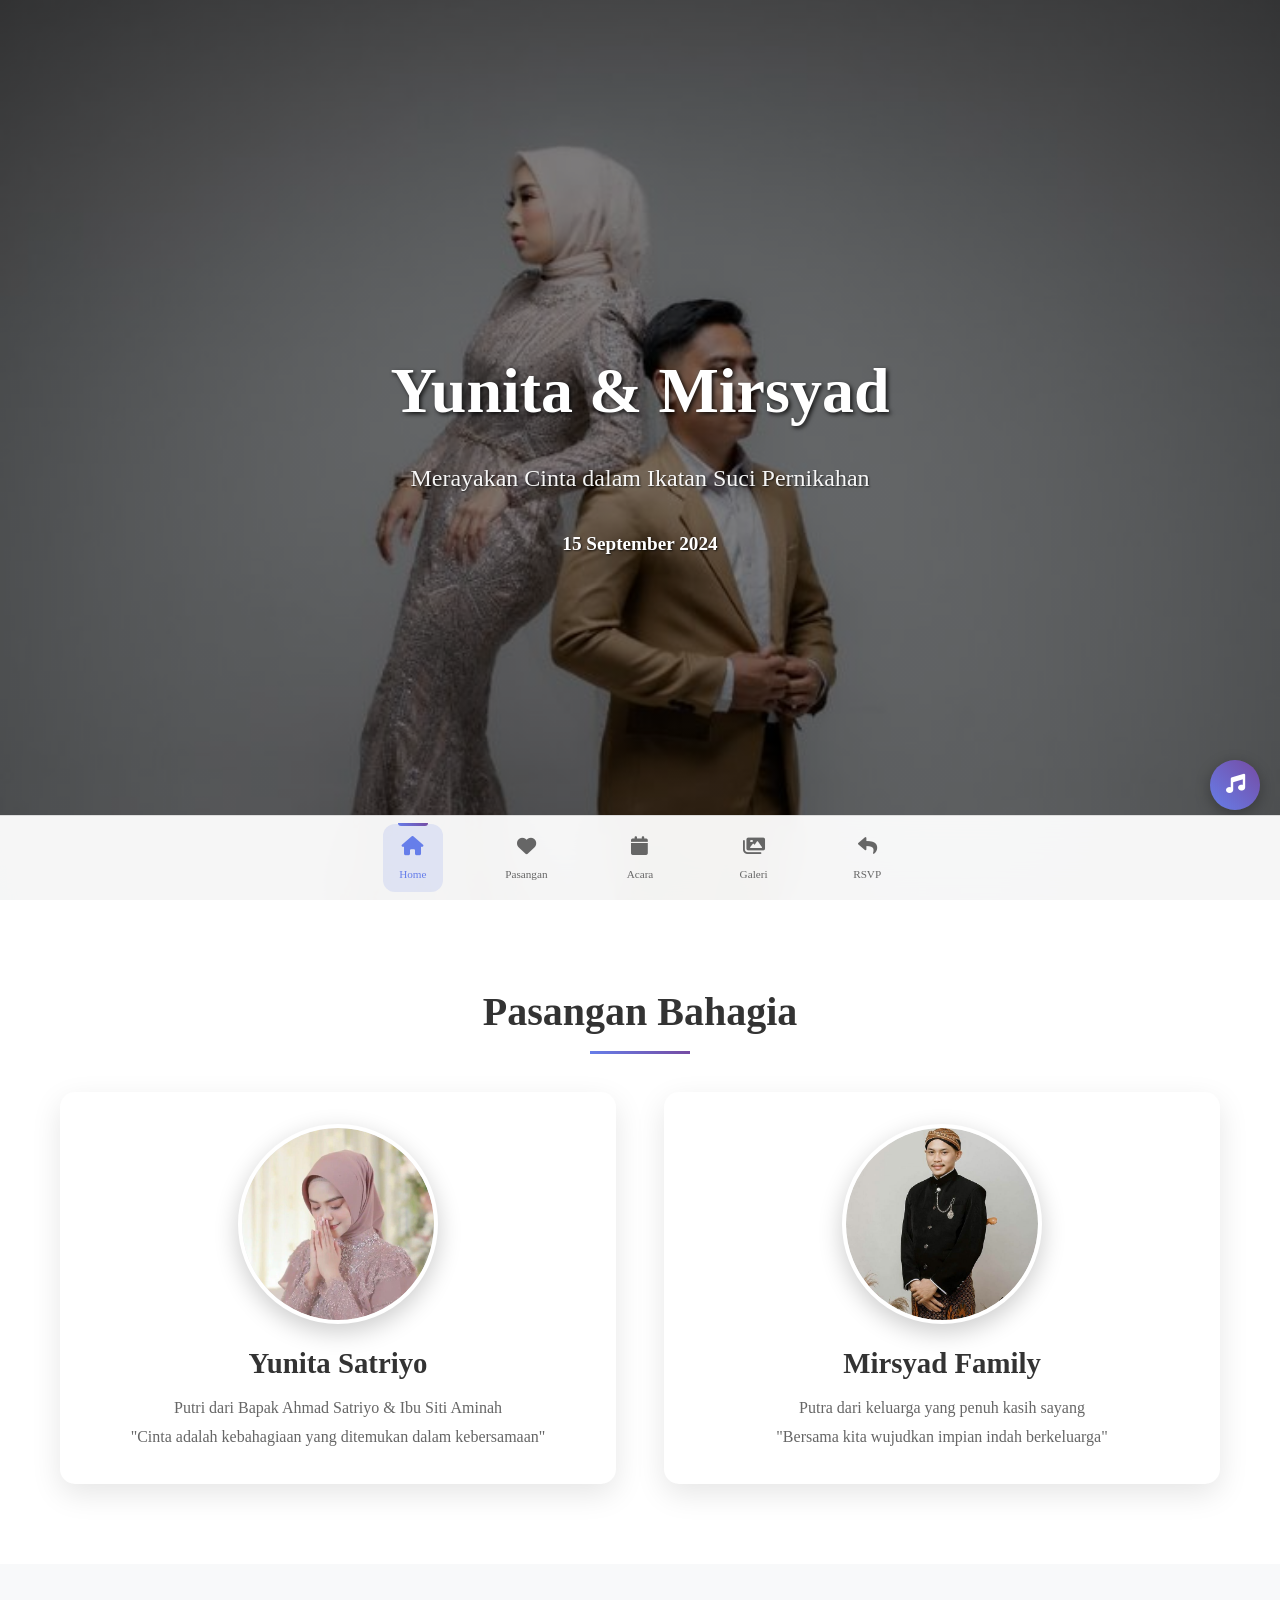
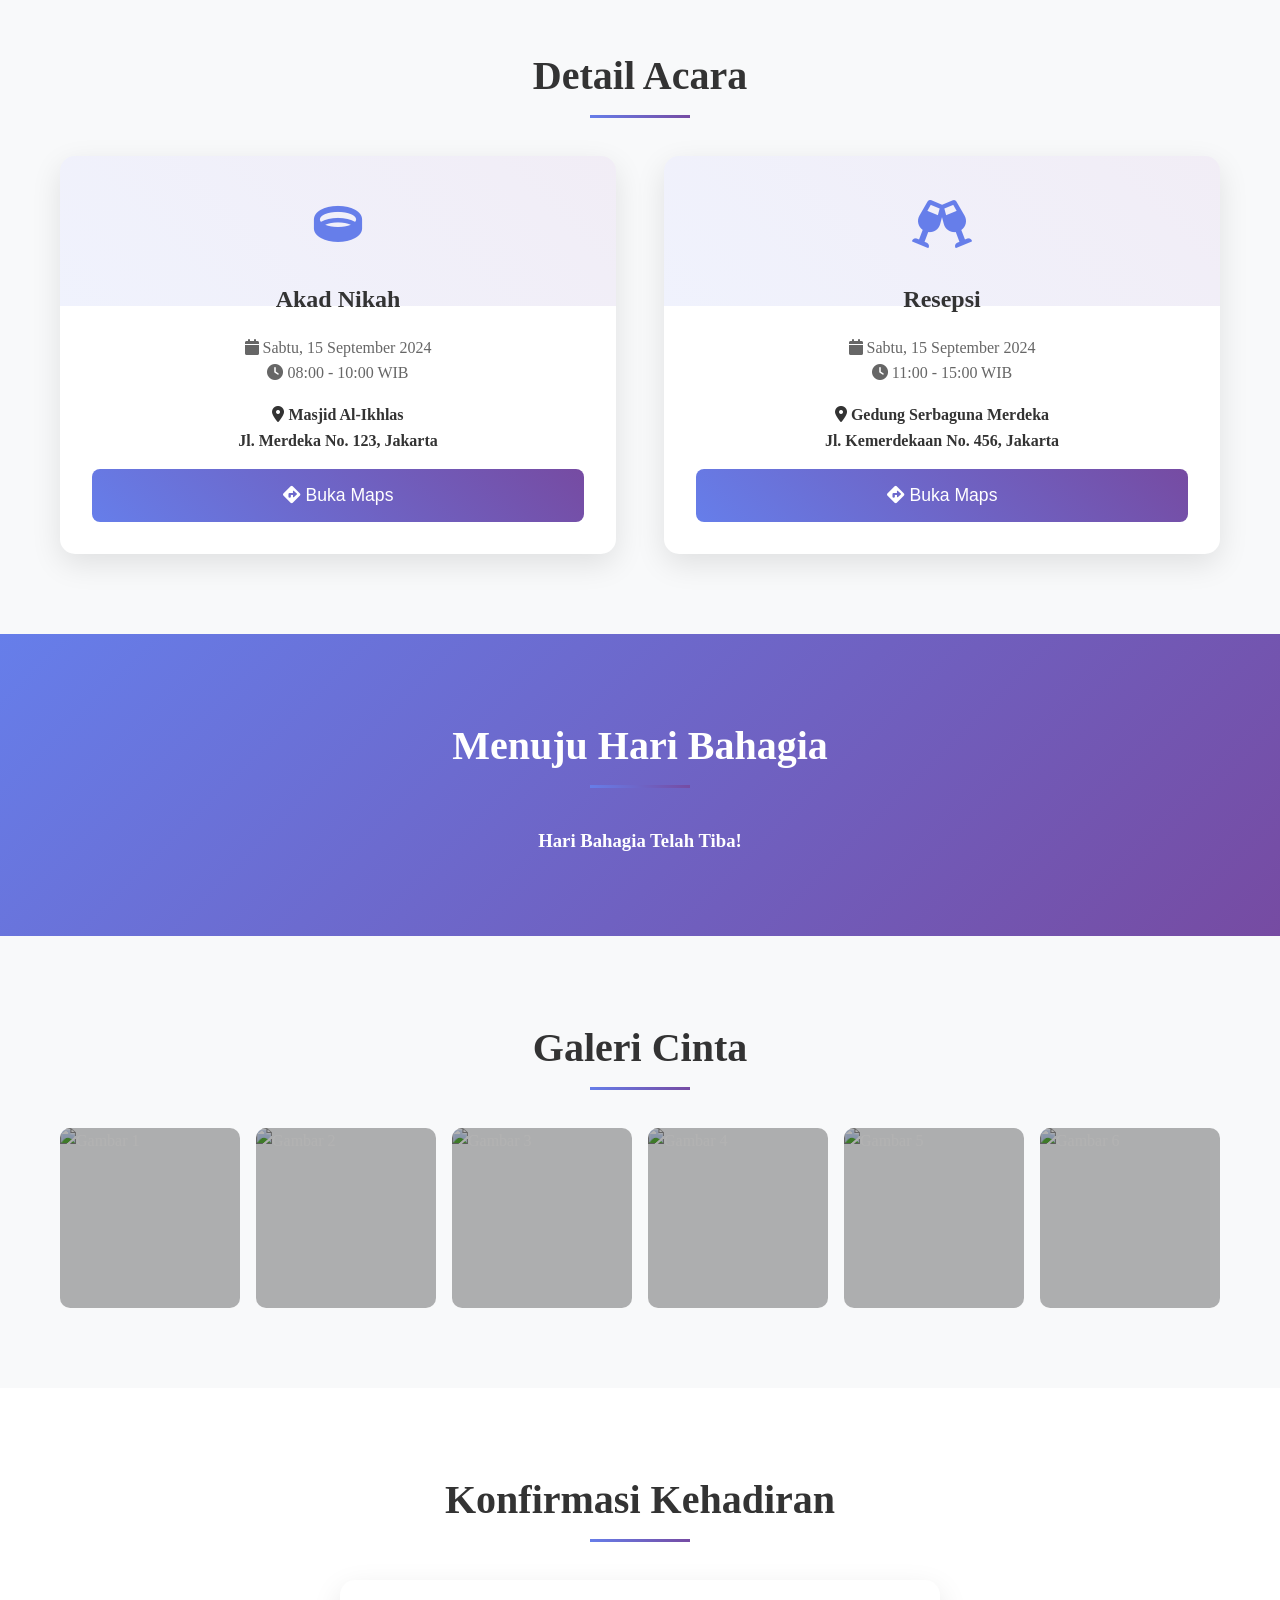
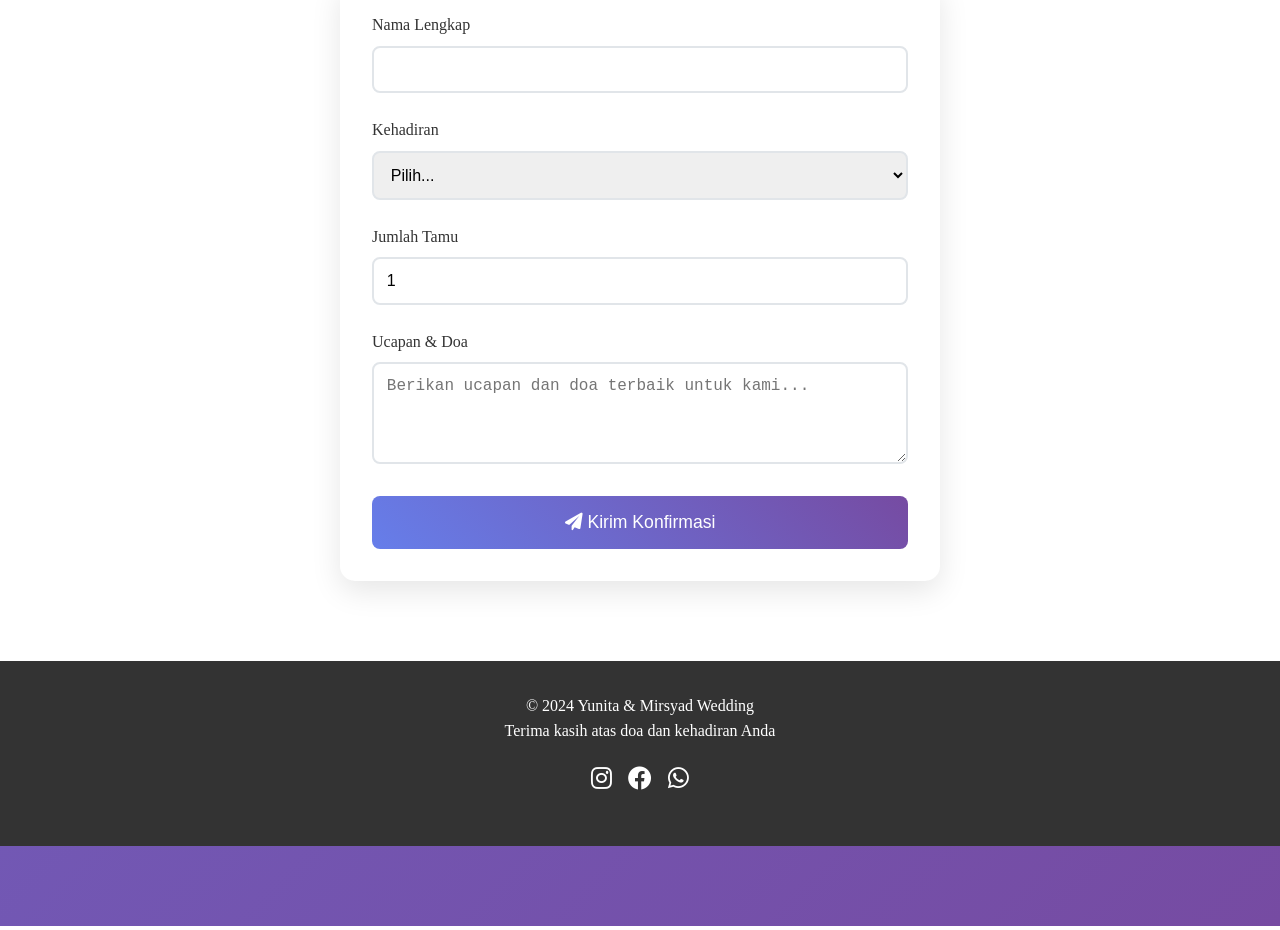
==== wedding-invitation.html @ 0f704809 "Add files via upload" ====
<!DOCTYPE html>
<html lang="id">
  <head>
    <meta charset="UTF-8" />
    <meta name="viewport" content="width=device-width, initial-scale=1.0" />
    <title>Yunita & Mirsyad - Wedding Invitation</title>
    <link
      href="https://cdnjs.cloudflare.com/ajax/libs/font-awesome/6.0.0/css/all.min.css"
      rel="stylesheet"
    />
    <link rel="stylesheet" href="style.css" />
  </head>
  <body>
    <audio id="bg-music" src="backsound.mp3" preload="auto" loop></audio>
    <!-- Hero Section -->
    <section class="hero" id="home">
      <div class="hero-content">
        <h1>Yunita & Mirsyad</h1>
        <p class="subtitle">Merayakan Cinta dalam Ikatan Suci Pernikahan</p>
        <p class="date">15 September 2024</p>
      </div>
    </section>

    <!-- Couple Section -->
    <section class="section" id="couple">
      <div class="container">
        <h2 class="section-title fade-in">Pasangan Bahagia</h2>
        <div class="couple-grid">
          <div class="couple-card fade-in">
            <div class="couple-photo bride">
              <img src="wanita.jpg" alt="Foto Yunita" class="photo-img" />
            </div>
            <h3 class="couple-name">Yunita Satriyo</h3>
            <p class="couple-desc">
              Putri dari Bapak Ahmad Satriyo & Ibu Siti Aminah<br />
              "Cinta adalah kebahagiaan yang ditemukan dalam kebersamaan"
            </p>
          </div>
          <div class="couple-card fade-in">
            <div class="couple-photo groom">
              <img src="pria.jpg" alt="Foto Mirsyad" class="photo-img" />
            </div>
            <h3 class="couple-name">Mirsyad Family</h3>
            <p class="couple-desc">
              Putra dari keluarga yang penuh kasih sayang<br />
              "Bersama kita wujudkan impian indah berkeluarga"
            </p>
          </div>
        </div>
      </div>
    </section>

    <!-- Events Section -->
    <section class="section" id="events">
      <div class="container">
        <h2 class="section-title fade-in">Detail Acara</h2>
        <div class="event-grid">
          <div class="event-card fade-in">
            <div class="event-icon">
              <i class="fas fa-ring"></i>
            </div>
            <h3 class="event-title">Akad Nikah</h3>
            <div class="event-details">
              <p><i class="fas fa-calendar"></i> Sabtu, 15 September 2024</p>
              <p><i class="fas fa-clock"></i> 08:00 - 10:00 WIB</p>
            </div>
            <div class="event-location">
              <i class="fas fa-map-marker-alt"></i>
              Masjid Al-Ikhlas<br />
              Jl. Merdeka No. 123, Jakarta
            </div>
            <button
              class="submit-btn"
              onclick="openMaps('Masjid Al-Ikhlas Jakarta')"
            >
              <i class="fas fa-directions"></i> Buka Maps
            </button>
          </div>
          <div class="event-card fade-in">
            <div class="event-icon">
              <i class="fas fa-glass-cheers"></i>
            </div>
            <h3 class="event-title">Resepsi</h3>
            <div class="event-details">
              <p><i class="fas fa-calendar"></i> Sabtu, 15 September 2024</p>
              <p><i class="fas fa-clock"></i> 11:00 - 15:00 WIB</p>
            </div>
            <div class="event-location">
              <i class="fas fa-map-marker-alt"></i>
              Gedung Serbaguna Merdeka<br />
              Jl. Kemerdekaan No. 456, Jakarta
            </div>
            <button
              class="submit-btn"
              onclick="openMaps('Gedung Serbaguna Merdeka Jakarta')"
            >
              <i class="fas fa-directions"></i> Buka Maps
            </button>
          </div>
        </div>
      </div>
    </section>

    <!-- Countdown Section -->
    <section class="countdown">
      <div class="container">
        <h2 class="section-title" style="color: white">Menuju Hari Bahagia</h2>
        <div class="countdown-timer" id="countdown">
          <div class="time-box">
            <span class="time-number" id="days">00</span>
            <span class="time-label">Hari</span>
          </div>
          <div class="time-box">
            <span class="time-number" id="hours">00</span>
            <span class="time-label">Jam</span>
          </div>
          <div class="time-box">
            <span class="time-number" id="minutes">00</span>
            <span class="time-label">Menit</span>
          </div>
          <div class="time-box">
            <span class="time-number" id="seconds">00</span>
            <span class="time-label">Detik</span>
          </div>
        </div>
      </div>
    </section>

    <!-- Gallery Section -->
    <section class="section" id="gallery">
      <div class="container">
        <h2 class="section-title fade-in">Galeri Cinta</h2>
        <div class="gallery-grid">
          <div class="gallery-item fade-in loading-placeholder">
            <img src="image/gambar1.jpg" alt="Gambar 1" />
          </div>
          <div class="gallery-item fade-in loading-placeholder">
            <img src="image/gambar2.jpg" alt="Gambar 2" />
          </div>
          <div class="gallery-item fade-in loading-placeholder">
            <img src="image/gambar3.jpg" alt="Gambar 3" />
          </div>
          <div class="gallery-item fade-in loading-placeholder">
            <img src="image/gambar4.jpg" alt="Gambar 4" />
          </div>
          <div class="gallery-item fade-in loading-placeholder">
            <img src="image/gambar5.jpg" alt="Gambar 5" />
          </div>
          <div class="gallery-item fade-in loading-placeholder">
            <img src="image/gambar6.jpg" alt="Gambar 6" />
          </div>
        </div>
      </div>
    </section>

    <!-- RSVP Section -->
    <section class="section" id="rsvp">
      <div class="container">
        <h2 class="section-title fade-in">Konfirmasi Kehadiran</h2>
        <form class="rsvp-form fade-in" id="rsvpForm">
          <div class="form-group">
            <label for="name">Nama Lengkap</label>
            <input type="text" id="name" name="name" required />
          </div>
          <div class="form-group">
            <label for="attendance">Kehadiran</label>
            <select id="attendance" name="attendance" required>
              <option value="">Pilih...</option>
              <option value="hadir">Hadir</option>
              <option value="tidak-hadir">Tidak Hadir</option>
            </select>
          </div>
          <div class="form-group">
            <label for="guests">Jumlah Tamu</label>
            <input
              type="number"
              id="guests"
              name="guests"
              min="1"
              max="5"
              value="1"
            />
          </div>
          <div class="form-group">
            <label for="message">Ucapan & Doa</label>
            <textarea
              id="message"
              name="message"
              rows="4"
              placeholder="Berikan ucapan dan doa terbaik untuk kami..."
            ></textarea>
          </div>
          <button type="submit" class="submit-btn">
            <i class="fas fa-paper-plane"></i> Kirim Konfirmasi
          </button>
        </form>
      </div>
    </section>

    <!-- Footer -->
    <footer class="footer">
      <div class="container">
        <div class="footer-content">
          <p>&copy; 2024 Yunita & Mirsyad Wedding</p>
          <p>Terima kasih atas doa dan kehadiran Anda</p>
          <div class="social-links">
            <a href="#"><i class="fab fa-instagram"></i></a>
            <a href="#"><i class="fab fa-facebook"></i></a>
            <a href="#"><i class="fab fa-whatsapp"></i></a>
          </div>
        </div>
      </div>
    </footer>

    <!-- Bottom Navigation -->
    <nav class="bottom-nav">
      <div class="bottom-nav-container">
        <a href="#home" class="bottom-nav-item" data-section="home">
          <div class="bottom-nav-icon">
            <i class="fas fa-home"></i>
          </div>
          <div class="bottom-nav-label">Home</div>
        </a>
        <a href="#couple" class="bottom-nav-item" data-section="couple">
          <div class="bottom-nav-icon">
            <i class="fas fa-heart"></i>
          </div>
          <div class="bottom-nav-label">Pasangan</div>
        </a>
        <a href="#events" class="bottom-nav-item" data-section="events">
          <div class="bottom-nav-icon">
            <i class="fas fa-calendar"></i>
          </div>
          <div class="bottom-nav-label">Acara</div>
        </a>
        <a href="#gallery" class="bottom-nav-item" data-section="gallery">
          <div class="bottom-nav-icon">
            <i class="fas fa-images"></i>
          </div>
          <div class="bottom-nav-label">Galeri</div>
        </a>
        <a href="#rsvp" class="bottom-nav-item" data-section="rsvp">
          <div class="bottom-nav-icon">
            <i class="fas fa-reply"></i>
          </div>
          <div class="bottom-nav-label">RSVP</div>
        </a>
      </div>
    </nav>

    <!-- Music Button -->
    <button class="music-btn" id="musicBtn" onclick="toggleMusic()">
      <i class="fas fa-music" id="musicIcon"></i>
    </button>
    <script src="script.js"></script>
  </body>
</html>
---- style.css ----
* {
  margin: 0;
  padding: 0;
  box-sizing: border-box;
}

body {
  font-family: "Georgia", serif;
  line-height: 1.6;
  background: linear-gradient(135deg, #667eea 0%, #764ba2 100%);
  color: #333;
  padding-bottom: 80px;
}

.container {
  max-width: 1200px;
  margin: 0 auto;
  padding: 0 20px;
}

/* Header with Custom Background */
.hero {
  height: 100vh;
  display: flex;
  align-items: center;
  justify-content: center;
  text-align: center;
  /* Custom background image - ganti 'hero-bg.jpg' dengan file Anda */
  background: linear-gradient(rgba(0, 0, 0, 0.5), rgba(0, 0, 0, 0.5)),
    url("p.jpg");
  background-size: cover;
  background-position: center center;
  background-repeat: no-repeat;
  background-attachment: fixed;
  color: white;
  position: relative;
}

/* Fallback pattern if image doesn't load */
.hero::before {
  content: "";
  position: absolute;
  top: 0;
  left: 0;
  width: 100%;
  height: 100%;
  background: url('data:image/svg+xml,<svg xmlns="http://www.w3.org/2000/svg" viewBox="0 0 1000 1000"><defs><pattern id="floral" patternUnits="userSpaceOnUse" width="100" height="100"><circle cx="50" cy="50" r="20" fill="rgba(255,255,255,0.1)"/></pattern></defs><rect width="1000" height="1000" fill="url(%23floral)"/></svg>');
  opacity: 0.3;
  z-index: -1;
}

.hero-content {
  animation: fadeInUp 1s ease-out;
  position: relative;
  z-index: 2;
}

.hero h1 {
  font-size: 4rem;
  margin-bottom: 1rem;
  text-shadow: 2px 2px 4px rgba(0, 0, 0, 0.8);
}

.hero .subtitle {
  font-size: 1.5rem;
  margin-bottom: 2rem;
  opacity: 0.95;
  text-shadow: 1px 1px 2px rgba(0, 0, 0, 0.7);
}

.hero .date {
  font-size: 1.2rem;
  font-weight: bold;
  text-shadow: 1px 1px 2px rgba(0, 0, 0, 0.7);
}

/* Navigation */
.nav {
  position: fixed;
  top: 0;
  width: 100%;
  background: rgba(255, 255, 255, 0.95);
  backdrop-filter: blur(10px);
  z-index: 1000;
  transition: all 0.3s ease;
}

.nav.scrolled {
  box-shadow: 0 2px 20px rgba(0, 0, 0, 0.1);
}

.nav-content {
  display: flex;
  justify-content: center;
  padding: 1rem 0;
}

.nav-links {
  display: flex;
  list-style: none;
  gap: 2rem;
}

.nav-links a {
  text-decoration: none;
  color: #333;
  font-weight: 500;
  transition: color 0.3s ease;
}

.nav-links a:hover {
  color: #667eea;
}

/* Sections */
.section {
  padding: 5rem 0;
  background: white;
}

.section:nth-child(even) {
  background: #f8f9fa;
}

.section-title {
  text-align: center;
  font-size: 2.5rem;
  margin-bottom: 3rem;
  color: #333;
  position: relative;
}

.section-title::after {
  content: "";
  width: 100px;
  height: 3px;
  background: linear-gradient(45deg, #667eea, #764ba2);
  position: absolute;
  bottom: -10px;
  left: 50%;
  transform: translateX(-50%);
}

/* Couple Section with Custom Photos */
.couple-grid {
  display: grid;
  grid-template-columns: repeat(auto-fit, minmax(300px, 1fr));
  gap: 3rem;
  margin-top: 3rem;
}

.couple-card {
  text-align: center;
  padding: 2rem;
  background: white;
  border-radius: 15px;
  box-shadow: 0 10px 30px rgba(0, 0, 0, 0.1);
  transition: transform 0.3s ease;
}

.couple-card:hover {
  transform: translateY(-10px);
}

.couple-photo {
  width: 200px;
  height: 200px;
  border-radius: 50%;
  margin: 0 auto 1rem;
  overflow: hidden;
  border: 4px solid #fff;
  box-shadow: 0 8px 25px rgba(0, 0, 0, 0.2);
  background-color: #eee; /* fallback jika img gagal */
}

.photo-img {
  width: 100%;
  height: 100%;
  object-fit: cover;
  object-position: center;
  border-radius: 50%;
  display: block;
}

/* Custom photo styles */
/* .couple-photo.bride {
  /* Ganti 'bride-photo.jpg' dengan foto pengantin wanita */
/* background-image: url("bride-photo.jpg");
} */

/* .couple-photo.groom {
  /* Ganti 'groom-photo.jpg' dengan foto pengantin pria */
/* background-image: url("groom-photo.jpg"); */
/* }  */

/* Hide icon when image is loaded */
.couple-photo.has-image i {
  display: none;
}

.couple-name {
  font-size: 1.8rem;
  margin-bottom: 0.5rem;
  color: #333;
}

.couple-desc {
  color: #666;
  line-height: 1.8;
}

/* Event Details with Custom Icons */
.event-grid {
  display: grid;
  grid-template-columns: repeat(auto-fit, minmax(350px, 1fr));
  gap: 3rem;
  margin-top: 3rem;
}

.event-card {
  background: white;
  border-radius: 15px;
  padding: 2rem;
  text-align: center;
  box-shadow: 0 10px 30px rgba(0, 0, 0, 0.1);
  transition: transform 0.3s ease;
  position: relative;
  overflow: hidden;
}

.event-card::before {
  content: "";
  position: absolute;
  top: 0;
  left: 0;
  width: 100%;
  height: 150px;
  background: linear-gradient(45deg, #667eea, #764ba2);
  opacity: 0.1;
  z-index: 1;
}

.event-card:hover {
  transform: translateY(-5px);
}

.event-icon {
  font-size: 3rem;
  color: #667eea;
  margin-bottom: 1rem;
  position: relative;
  z-index: 2;
}

.event-title {
  font-size: 1.5rem;
  margin-bottom: 1rem;
  color: #333;
  position: relative;
  z-index: 2;
}

.event-details {
  color: #666;
  margin-bottom: 1rem;
  position: relative;
  z-index: 2;
}

.event-location {
  font-weight: bold;
  color: #333;
  margin-bottom: 1rem;
  position: relative;
  z-index: 2;
}

/* Countdown */
.countdown {
  background: linear-gradient(135deg, #667eea 0%, #764ba2 100%);
  color: white;
  text-align: center;
  padding: 5rem 0;
  position: relative;
}

/* Optional: Custom background for countdown section */
.countdown::before {
  content: "";
  position: absolute;
  top: 0;
  left: 0;
  width: 100%;
  height: 100%;
  /* Uncomment and add image: background-image: url('countdown-bg.jpg'); */
  background-size: cover;
  background-position: center center;
  opacity: 0.2;
  z-index: 1;
}

.countdown > .container {
  position: relative;
  z-index: 2;
}

.countdown-timer {
  display: flex;
  justify-content: center;
  gap: 2rem;
  margin-top: 2rem;
}

.time-box {
  background: rgba(255, 255, 255, 0.2);
  border-radius: 10px;
  padding: 1.5rem;
  min-width: 100px;
  backdrop-filter: blur(10px);
}

.time-number {
  font-size: 2.5rem;
  font-weight: bold;
  display: block;
}

.time-label {
  font-size: 0.9rem;
  opacity: 0.8;
}

/* Gallery with Custom Images */
.gallery-grid {
  display: grid;
  grid-template-columns: repeat(auto-fit, minmax(150px, 1fr));
  gap: 16px;
}

.gallery-item {
  position: relative;
  overflow: hidden;
  border-radius: 10px;
  aspect-ratio: 1 / 1;
  background-color: #e0e0e0;
  transition: transform 0.3s ease;
  cursor: pointer;
}

.gallery-item img {
  width: 100%;
  height: 100%;
  object-fit: cover;
  display: block;
}

/* Custom gallery images - ganti dengan nama file foto Anda */
.gallery-item:nth-child(1) {
  background-image: url("gallery-1.jpg");
}

.gallery-item:nth-child(2) {
  background-image: url("gallery-2.jpg");
}

.gallery-item:nth-child(3) {
  background-image: url("gallery-3.jpg");
}

.gallery-item:nth-child(4) {
  background-image: url("gallery-4.jpg");
}

.gallery-item:nth-child(5) {
  background-image: url("gallery-5.jpg");
}

.gallery-item:nth-child(6) {
  background-image: url("gallery-6.jpg");
}

.gallery-item:hover {
  transform: scale(1.05);
}

/* Dark overlay for gallery items */
.gallery-item::before {
  content: "";
  position: absolute;
  top: 0;
  left: 0;
  width: 100%;
  height: 100%;
  background: rgba(0, 0, 0, 0.3);
  transition: opacity 0.3s ease;
}

.gallery-item:hover::before {
  opacity: 0.1;
}

/* Hide icons when images are loaded */
.gallery-item.has-image i {
  display: none;
}

/* RSVP Form */
.rsvp-form {
  max-width: 600px;
  margin: 0 auto;
  background: white;
  padding: 2rem;
  border-radius: 15px;
  box-shadow: 0 10px 30px rgba(0, 0, 0, 0.1);
}

.form-group {
  margin-bottom: 1.5rem;
}

.form-group label {
  display: block;
  margin-bottom: 0.5rem;
  font-weight: 500;
  color: #333;
}

.form-group input,
.form-group select,
.form-group textarea {
  width: 100%;
  padding: 0.8rem;
  border: 2px solid #e1e5e9;
  border-radius: 8px;
  font-size: 1rem;
  transition: border-color 0.3s ease;
}

.form-group input:focus,
.form-group select:focus,
.form-group textarea:focus {
  outline: none;
  border-color: #667eea;
}

.submit-btn {
  background: linear-gradient(45deg, #667eea, #764ba2);
  color: white;
  border: none;
  padding: 1rem 2rem;
  border-radius: 8px;
  font-size: 1.1rem;
  cursor: pointer;
  transition: transform 0.3s ease;
  width: 100%;
  position: relative;
  z-index: 2;
}

.submit-btn:hover {
  transform: translateY(-2px);
}

/* Footer */
.footer {
  background: #333;
  color: white;
  text-align: center;
  padding: 2rem 0;
}

.footer-content {
  margin-bottom: 1rem;
}

.social-links {
  display: flex;
  justify-content: center;
  gap: 1rem;
  margin-top: 1rem;
}

.social-links a {
  color: white;
  font-size: 1.5rem;
  transition: color 0.3s ease;
}

.social-links a:hover {
  color: #667eea;
}

/* Animations */
@keyframes fadeInUp {
  from {
    opacity: 0;
    transform: translateY(50px);
  }
  to {
    opacity: 1;
    transform: translateY(0);
  }
}

.fade-in {
  opacity: 0;
  transform: translateY(50px);
  transition: all 0.6s ease;
}

.fade-in.visible {
  opacity: 1;
  transform: translateY(0);
}

/* Bottom Navigation */
.bottom-nav {
  position: fixed;
  bottom: 0;
  left: 0;
  right: 0;
  background: rgba(255, 255, 255, 0.95);
  backdrop-filter: blur(20px);
  border-top: 1px solid rgba(0, 0, 0, 0.1);
  z-index: 1000;
  padding: 0.5rem 0;
}

.bottom-nav-container {
  display: flex;
  justify-content: space-around;
  align-items: center;
  max-width: 600px;
  margin: 0 auto;
  padding: 0 1rem;
}

.bottom-nav-item {
  display: flex;
  flex-direction: column;
  align-items: center;
  text-decoration: none;
  color: #666;
  padding: 0.5rem;
  border-radius: 12px;
  transition: all 0.3s ease;
  min-width: 60px;
  position: relative;
}

.bottom-nav-item:hover {
  color: #667eea;
  background: rgba(102, 126, 234, 0.1);
  transform: translateY(-2px);
}

.bottom-nav-item.active {
  color: #667eea;
  background: rgba(102, 126, 234, 0.15);
}

.bottom-nav-item.active::before {
  content: "";
  position: absolute;
  top: -1px;
  left: 50%;
  transform: translateX(-50%);
  width: 30px;
  height: 3px;
  background: linear-gradient(45deg, #667eea, #764ba2);
  border-radius: 0 0 3px 3px;
}

.bottom-nav-icon {
  font-size: 1.2rem;
  margin-bottom: 0.2rem;
}

.bottom-nav-label {
  font-size: 0.7rem;
  font-weight: 500;
  text-align: center;
}

/* Music Button */
.music-btn {
  position: fixed;
  bottom: 90px;
  right: 20px;
  width: 50px;
  height: 50px;
  border-radius: 50%;
  background: linear-gradient(45deg, #667eea, #764ba2);
  border: none;
  color: white;
  font-size: 1.2rem;
  cursor: pointer;
  box-shadow: 0 4px 15px rgba(0, 0, 0, 0.3);
  transition: transform 0.3s ease;
  z-index: 999;
}

.music-btn:hover {
  transform: scale(1.1);
}

.music-btn.playing {
  animation: pulse 2s infinite;
}

@keyframes pulse {
  0% {
    transform: scale(1);
  }
  50% {
    transform: scale(1.1);
  }
  100% {
    transform: scale(1);
  }
}

/* Responsive */
@media (max-width: 768px) {
  .hero {
    background-attachment: scroll;
  }

  .hero h1 {
    font-size: 2.5rem;
  }

  .nav-links {
    flex-wrap: wrap;
    gap: 1rem;
  }

  .countdown-timer {
    flex-wrap: wrap;
    gap: 1rem;
  }

  .couple-grid,
  .event-grid {
    grid-template-columns: 1fr;
  }

  .bottom-nav-label {
    font-size: 0.65rem;
  }

  .bottom-nav-icon {
    font-size: 1.1rem;
  }

  .couple-photo {
    width: 150px;
    height: 150px;
  }
}

@media (max-width: 480px) {
  .bottom-nav-container {
    padding: 0 0.5rem;
  }

  .bottom-nav-item {
    min-width: 50px;
    padding: 0.4rem 0.2rem;
  }

  .bottom-nav-label {
    font-size: 0.6rem;
  }

  .bottom-nav-icon {
    font-size: 1rem;
  }

  .couple-photo {
    width: 120px;
    height: 120px;
  }

  .hero h1 {
    font-size: 2rem;
  }
}

/* Image loading states */
.loading-placeholder {
  display: flex;
  align-items: center;
  justify-content: center;
  background: linear-gradient(45deg, #667eea, #764ba2);
  color: white;
}

.image-loaded {
  background-size: cover !important;
  background-position: center center !important;
}
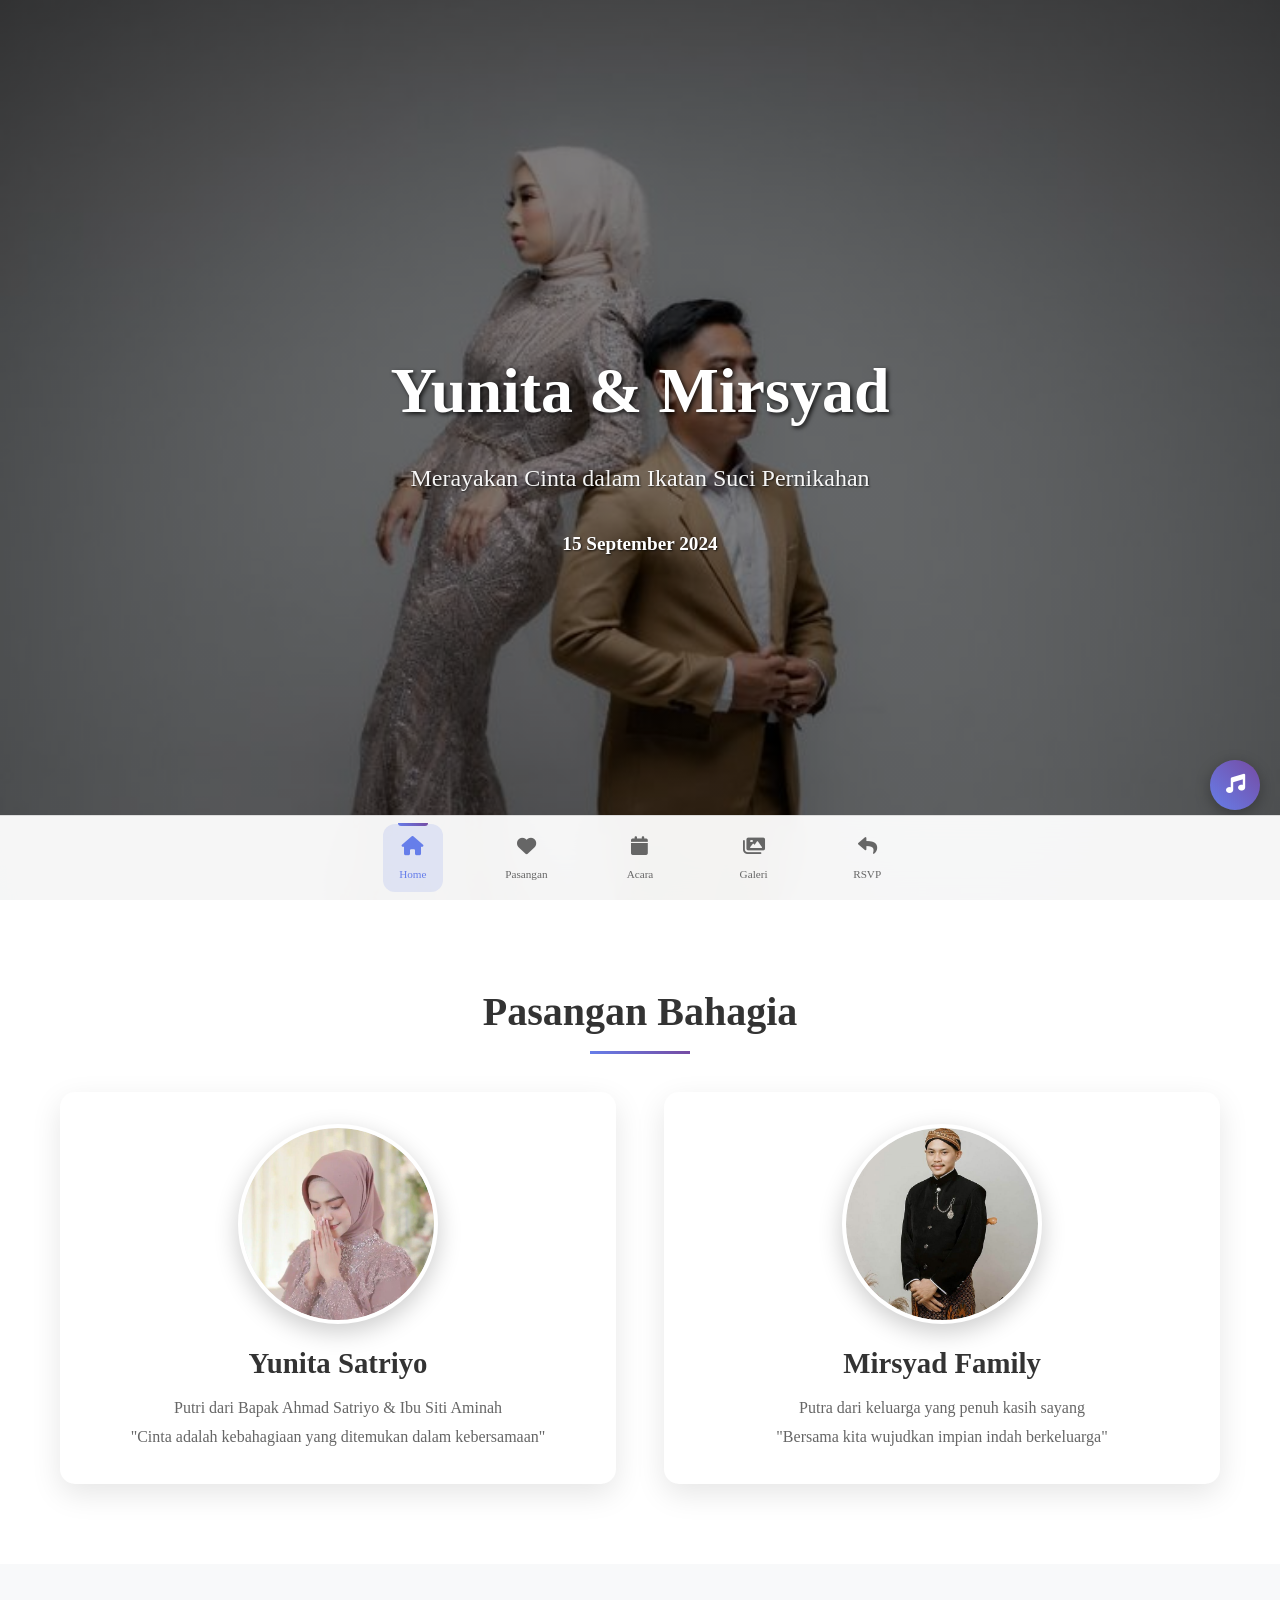
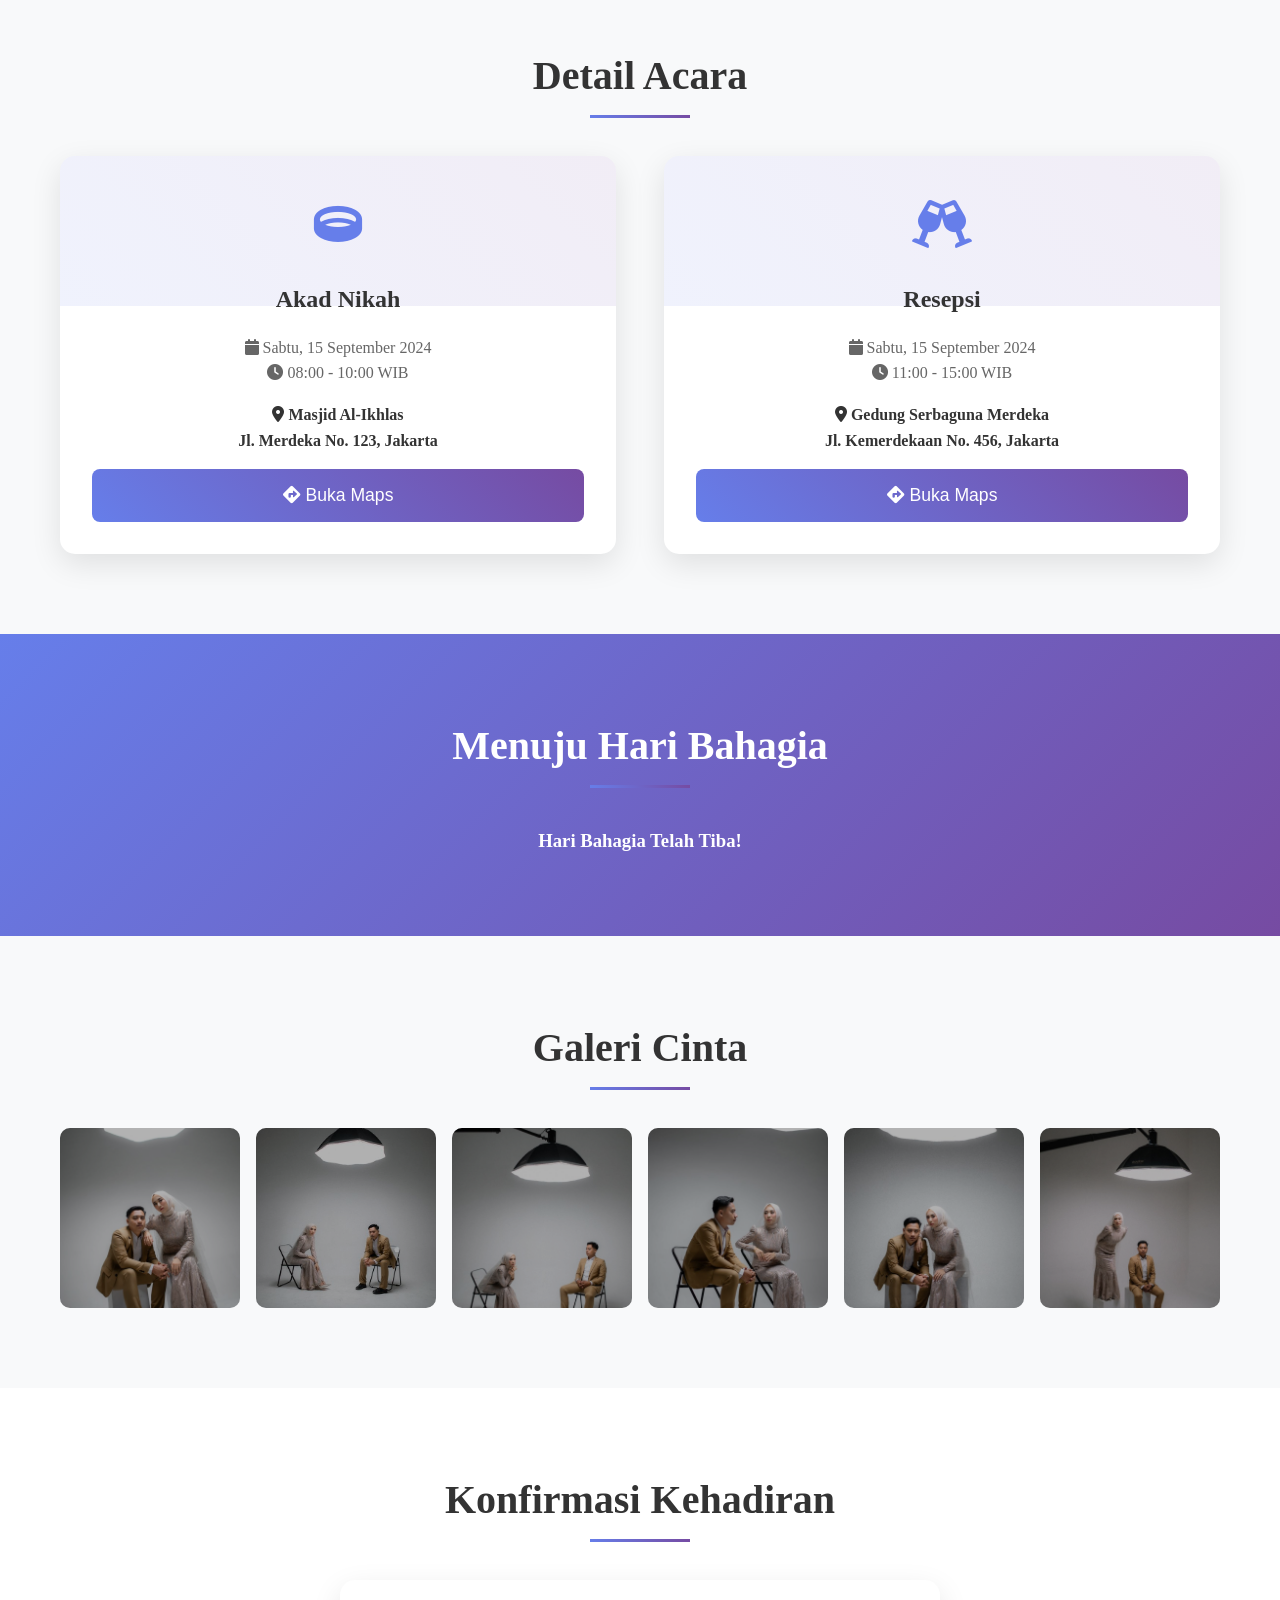
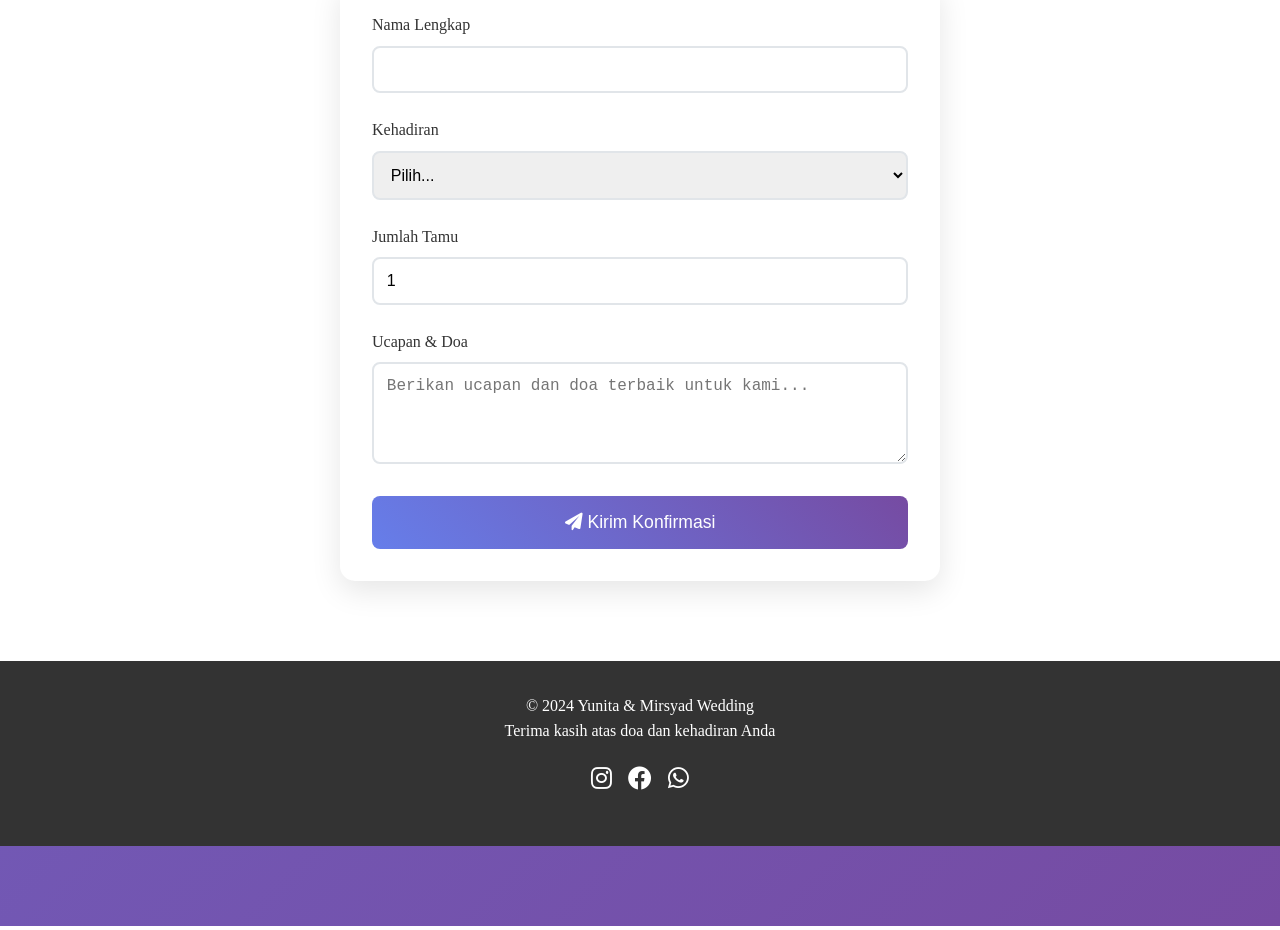
==== commit 5a5ba645: "Update wedding-invitation.html" ====
--- a/wedding-invitation.html
+++ b/wedding-invitation.html
@@ -132,22 +132,22 @@
         <h2 class="section-title fade-in">Galeri Cinta</h2>
         <div class="gallery-grid">
           <div class="gallery-item fade-in loading-placeholder">
-            <img src="image/gambar1.jpg" alt="Gambar 1" />
-          </div>
-          <div class="gallery-item fade-in loading-placeholder">
-            <img src="image/gambar2.jpg" alt="Gambar 2" />
-          </div>
-          <div class="gallery-item fade-in loading-placeholder">
-            <img src="image/gambar3.jpg" alt="Gambar 3" />
-          </div>
-          <div class="gallery-item fade-in loading-placeholder">
-            <img src="image/gambar4.jpg" alt="Gambar 4" />
-          </div>
-          <div class="gallery-item fade-in loading-placeholder">
-            <img src="image/gambar5.jpg" alt="Gambar 5" />
-          </div>
-          <div class="gallery-item fade-in loading-placeholder">
-            <img src="image/gambar6.jpg" alt="Gambar 6" />
+            <img src="gambar1.jpg" alt="Gambar 1" />
+          </div>
+          <div class="gallery-item fade-in loading-placeholder">
+            <img src="gambar2.jpg" alt="Gambar 2" />
+          </div>
+          <div class="gallery-item fade-in loading-placeholder">
+            <img src="gambar3.jpg" alt="Gambar 3" />
+          </div>
+          <div class="gallery-item fade-in loading-placeholder">
+            <img src="gambar4.jpg" alt="Gambar 4" />
+          </div>
+          <div class="gallery-item fade-in loading-placeholder">
+            <img src="gambar5.jpg" alt="Gambar 5" />
+          </div>
+          <div class="gallery-item fade-in loading-placeholder">
+            <img src="gambar6.jpg" alt="Gambar 6" />
           </div>
         </div>
       </div>
@@ -255,3 +255,4 @@
     <script src="script.js"></script>
   </body>
 </html>
+
